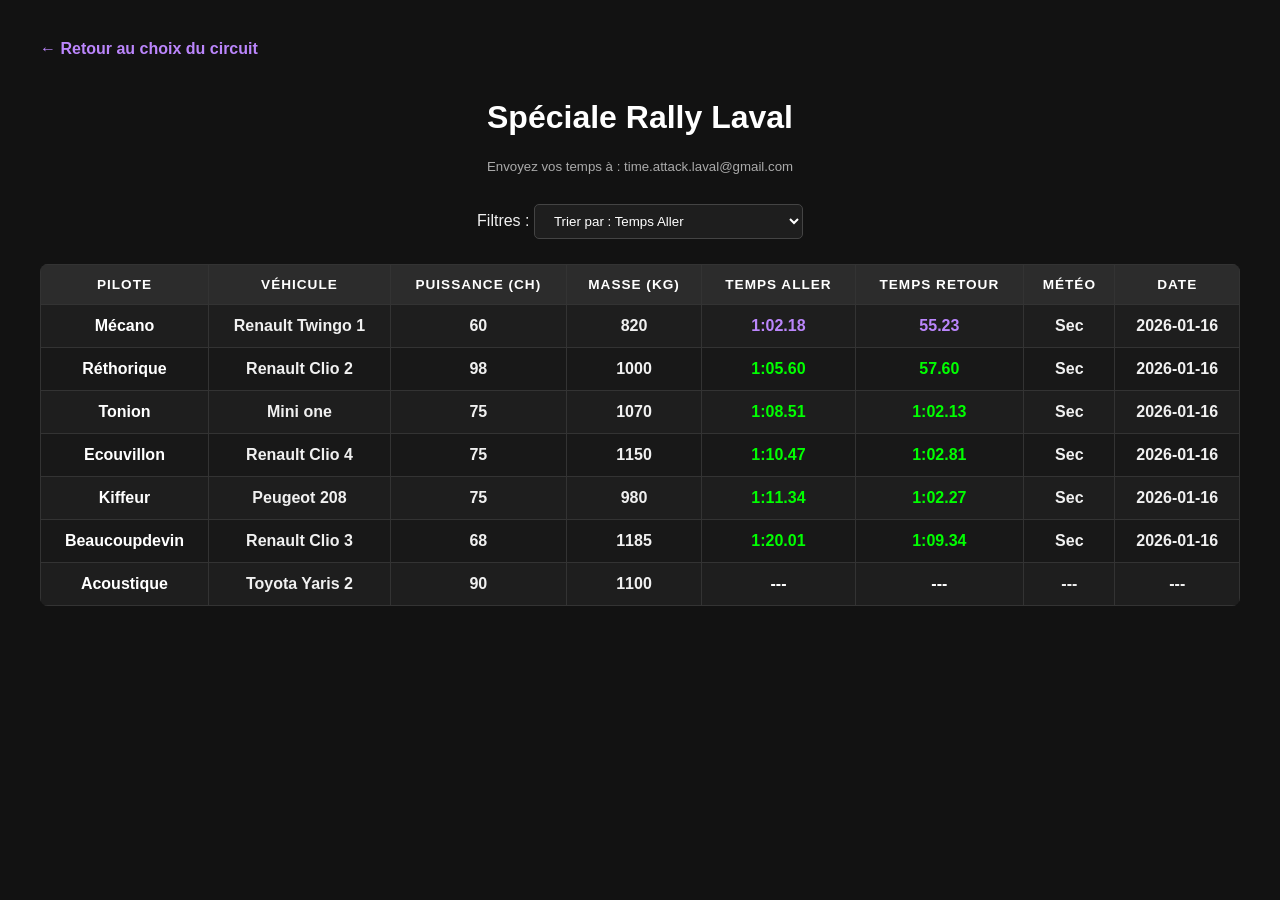
==== speciale.html @ 14a52ac3 "Add files via upload" ====
<!DOCTYPE html>
<html lang="fr">
<head>
    <meta charset="UTF-8">
    <title>Time Attack - Spéciale</title>
    <link rel="stylesheet" href="style.css">
</head>
<body>
    <a href="index.html" class="back-link">← Retour au choix du circuit</a>

    <h1>Spéciale Rally Laval</h1>
    <h5>Envoyez vos temps à : time.attack.laval@gmail.com</h5>

    <div id="filters">
        <label for="categoryFilter">Filtres :</label>
        <select id="categoryFilter">
            <option value="all">Trier par...</option>
        </select>
    </div>

    <table id="timesTable">
        <thead>
            <tr>
                <th>Pilote</th>
                <th>Véhicule</th>
                <th>Puissance (ch)</th>
                <th>Masse (kg)</th>
                <th>Temps Aller</th>
                <th>Temps Retour</th>
                <th>Météo</th>
                <th>Date</th>
            </tr>
        </thead>
        <tbody></tbody>
    </table>

<script>
// --- DONNÉES DE LA SPÉCIALE ---
const TIMES_DATA = [
  {
    pilote: "Réthorique",
    vehicule: "Renault Clio 2",
    puissance: 98,
    masse: 1000,
    tempsAller: "1:05.60",
    tempsRetour: "57.60",
    meteo: "Sec",
    date: "2026-01-16"
  },
  {
    pilote: "Mécano",
    vehicule: "Renault Twingo 1",
    puissance: 60,
    masse: 820,
    tempsAller: "1:02.18",
    tempsRetour: "55.23",
    meteo: "Sec",
    date: "2026-01-16"
  },
  {
    pilote: "Tonion",
    vehicule: "Mini one",
    puissance: 75,
    masse: 1070,
    tempsAller: "1:08.51",
    tempsRetour: "1:02.13",
    meteo: "Sec",
    date: "2026-01-16"
  },
  {
    pilote: "Kiffeur",
    vehicule: "Peugeot 208",
    puissance: 75,
    masse: 980,
    tempsAller: "1:11.34",
    tempsRetour: "1:02.27",
    meteo: "Sec",
    date: "2026-01-16"
  },
  {
    pilote: "Beaucoupdevin",
    vehicule: "Renault Clio 3",
    puissance: 68,
    masse: 1185,
    tempsAller: "1:20.01",
    tempsRetour: "1:09.34",
    meteo: "Sec",
    date: "2026-01-16"
  },
  {
    pilote: "Ecouvillon",
    vehicule: "Renault Clio 4",
    puissance: 75,
    masse: 1150,
    tempsAller: "1:10.47",
    tempsRetour: "1:02.81",
    meteo: "Sec",
    date: "2026-01-16"
  },
  {
    pilote: "Acoustique",
    vehicule: "Toyota Yaris 2",
    puissance: 90,
    masse: 1100,
    tempsAller: "",
    tempsRetour: "", 
    meteo: "",
    date: ""
  }
];
</script>
<script src="app.js"></script>
</body>
</html>
---- style.css ----
body {
    font-family: Arial, sans-serif;
    margin: 40px;
    background-color: #121212; /* Fond noir profond */
    color: #f0f0f0;           /* Texte blanc cassé pour ne pas agresser les yeux */
}

h1 {
    text-align: center;
    margin-bottom: 10px;
    color: #ffffff;
}

h5 {
    text-align: center;
    margin-bottom: 30px;
    color: #aaaaaa; /* Gris plus clair pour l'email */
    font-weight: normal;
}

#filters {
    margin-bottom: 25px;
    text-align: center;
}

/* Style du menu de sélection */
#categoryFilter {
    background-color: #1e1e1e;
    color: white;
    border: 1px solid #444;
    padding: 8px 15px;
    border-radius: 5px;
    cursor: pointer;
}

table {
    width: 100%;
    border-collapse: collapse;
    margin-top: 15px;
    background-color: #1e1e1e; /* Fond du tableau anthracite */
    border-radius: 8px;
    overflow: hidden;
}

th, td {
    border: 1px solid #333; /* Bordures sombres très discrètes */
    padding: 12px;
    text-align: center;
}

th {
    background-color: #2c2c2c; /* En-tête légèrement plus clair */
    color: #ffffff;
    text-transform: uppercase;
    font-size: 0.85rem;
    letter-spacing: 1px;
}

/* Nuances de noir pour les lignes alternées */
tbody tr:nth-child(even) {
    background-color: #181818; 
}

/* Effet au survol d'une ligne */
tbody tr:hover {
    background-color: #333333;
    transition: background-color 0.2s ease;
}

/* Mise en avant des noms de pilotes */
td:first-child {
    font-weight: bold;
    color: #ffffff;
}

/* --- Nouveaux styles pour le menu d'accueil --- */

.menu-container {
    display: flex;
    flex-direction: column;
    align-items: center;
    gap: 20px;
    margin-top: 50px;
}

.circuit-btn {
    display: block;
    width: 80%;
    max-width: 400px;
    padding: 20px;
    background-color: #1e1e1e;
    color: white;
    text-align: center;
    text-decoration: none;
    font-size: 1.5rem;
    font-weight: bold;
    border: 2px solid #333;
    border-radius: 10px;
    transition: all 0.3s ease;
}

.circuit-btn:hover {
    background-color: #333;
    border-color: #bb86fc; /* Bordure violette au survol */
    transform: scale(1.05);
}

.circuit-desc {
    display: block;
    font-size: 0.9rem;
    color: #888;
    margin-top: 5px;
    font-weight: normal;
}

/* Bouton retour en haut des pages circuits */
.back-link {
    display: inline-block;
    margin-bottom: 20px;
    color: #bb86fc;
    text-decoration: none;
    font-weight: bold;
}
.back-link:hover {
    text-decoration: underline;
}
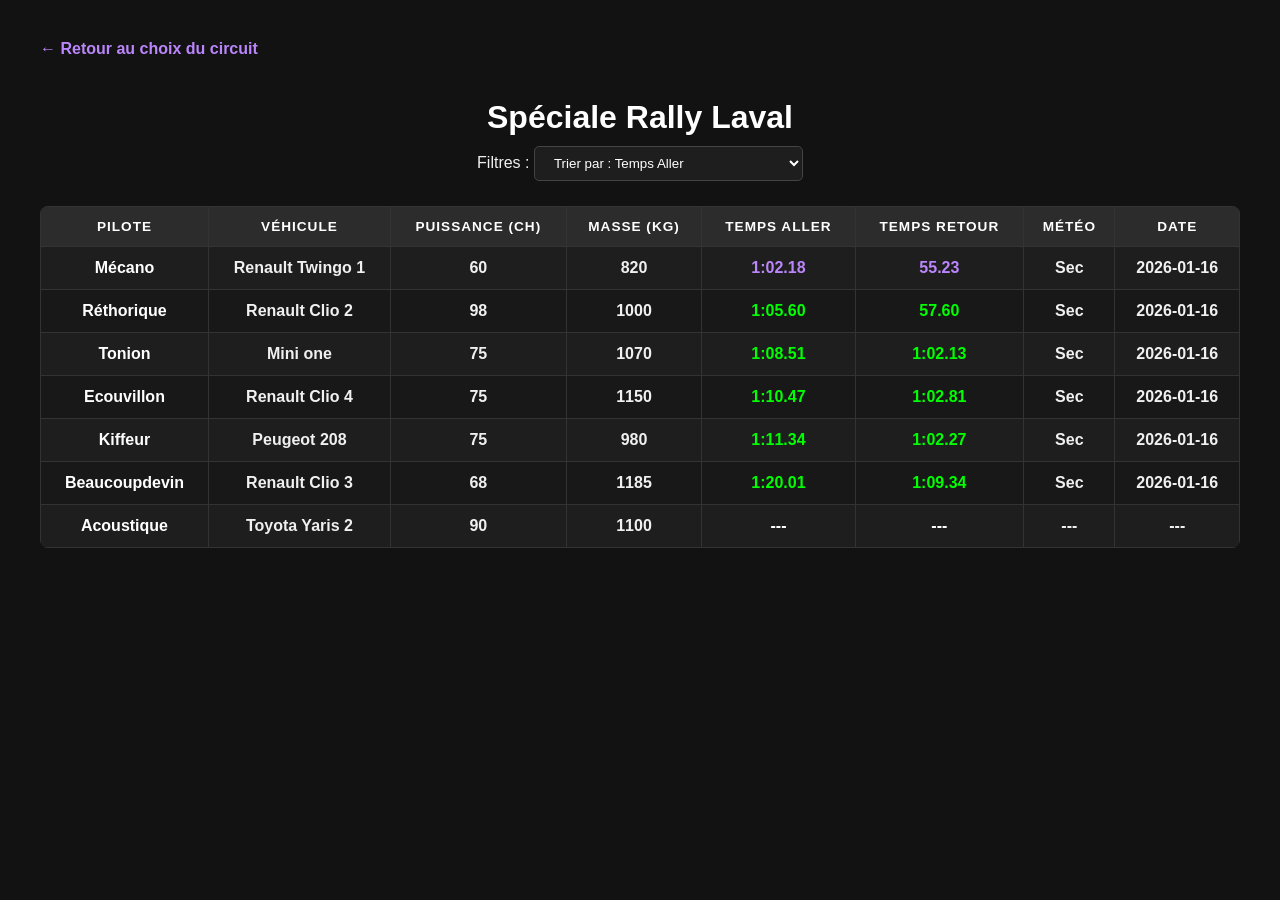
==== commit 75743b23: "Add files via upload" ====
--- a/speciale.html
+++ b/speciale.html
@@ -9,7 +9,6 @@
     <a href="index.html" class="back-link">← Retour au choix du circuit</a>
 
     <h1>Spéciale Rally Laval</h1>
-    <h5>Envoyez vos temps à : time.attack.laval@gmail.com</h5>
 
     <div id="filters">
         <label for="categoryFilter">Filtres :</label>
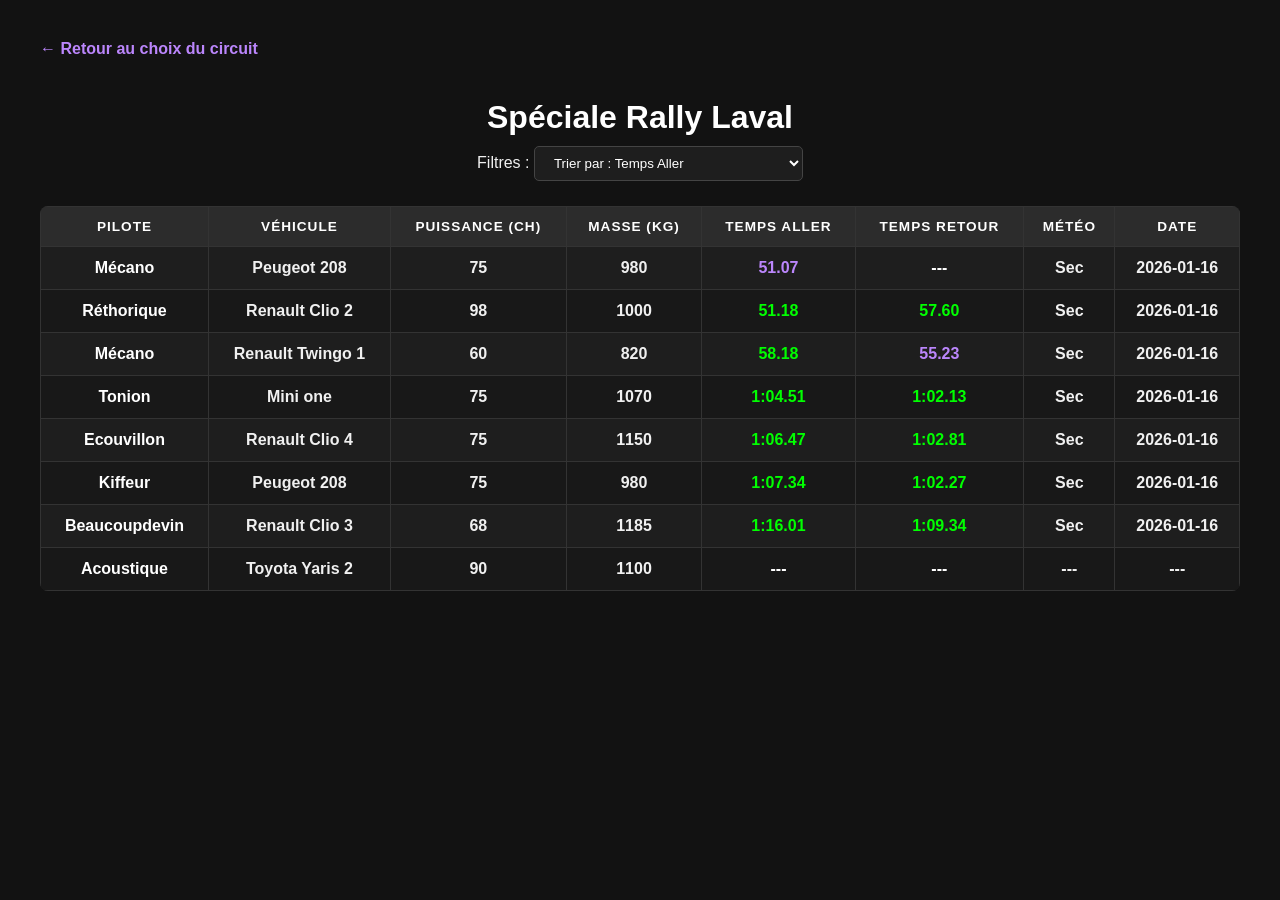
==== commit 50818e7e: "Add files via upload" ====
--- a/speciale.html
+++ b/speciale.html
@@ -41,7 +41,7 @@
     vehicule: "Renault Clio 2",
     puissance: 98,
     masse: 1000,
-    tempsAller: "1:05.60",
+    tempsAller: "51.18",
     tempsRetour: "57.60",
     meteo: "Sec",
     date: "2026-01-16"
@@ -51,8 +51,18 @@
     vehicule: "Renault Twingo 1",
     puissance: 60,
     masse: 820,
-    tempsAller: "1:02.18",
+    tempsAller: "58.18",
     tempsRetour: "55.23",
+    meteo: "Sec",
+    date: "2026-01-16"
+  },
+  {
+    pilote: "Mécano",
+    vehicule: "Peugeot 208",
+    puissance: 75,
+    masse: 980,
+    tempsAller: "51.07",
+    tempsRetour: "",
     meteo: "Sec",
     date: "2026-01-16"
   },
@@ -61,7 +71,7 @@
     vehicule: "Mini one",
     puissance: 75,
     masse: 1070,
-    tempsAller: "1:08.51",
+    tempsAller: "1:04.51",
     tempsRetour: "1:02.13",
     meteo: "Sec",
     date: "2026-01-16"
@@ -71,7 +81,7 @@
     vehicule: "Peugeot 208",
     puissance: 75,
     masse: 980,
-    tempsAller: "1:11.34",
+    tempsAller: "1:07.34",
     tempsRetour: "1:02.27",
     meteo: "Sec",
     date: "2026-01-16"
@@ -81,7 +91,7 @@
     vehicule: "Renault Clio 3",
     puissance: 68,
     masse: 1185,
-    tempsAller: "1:20.01",
+    tempsAller: "1:16.01",
     tempsRetour: "1:09.34",
     meteo: "Sec",
     date: "2026-01-16"
@@ -91,7 +101,7 @@
     vehicule: "Renault Clio 4",
     puissance: 75,
     masse: 1150,
-    tempsAller: "1:10.47",
+    tempsAller: "1:06.47",
     tempsRetour: "1:02.81",
     meteo: "Sec",
     date: "2026-01-16"
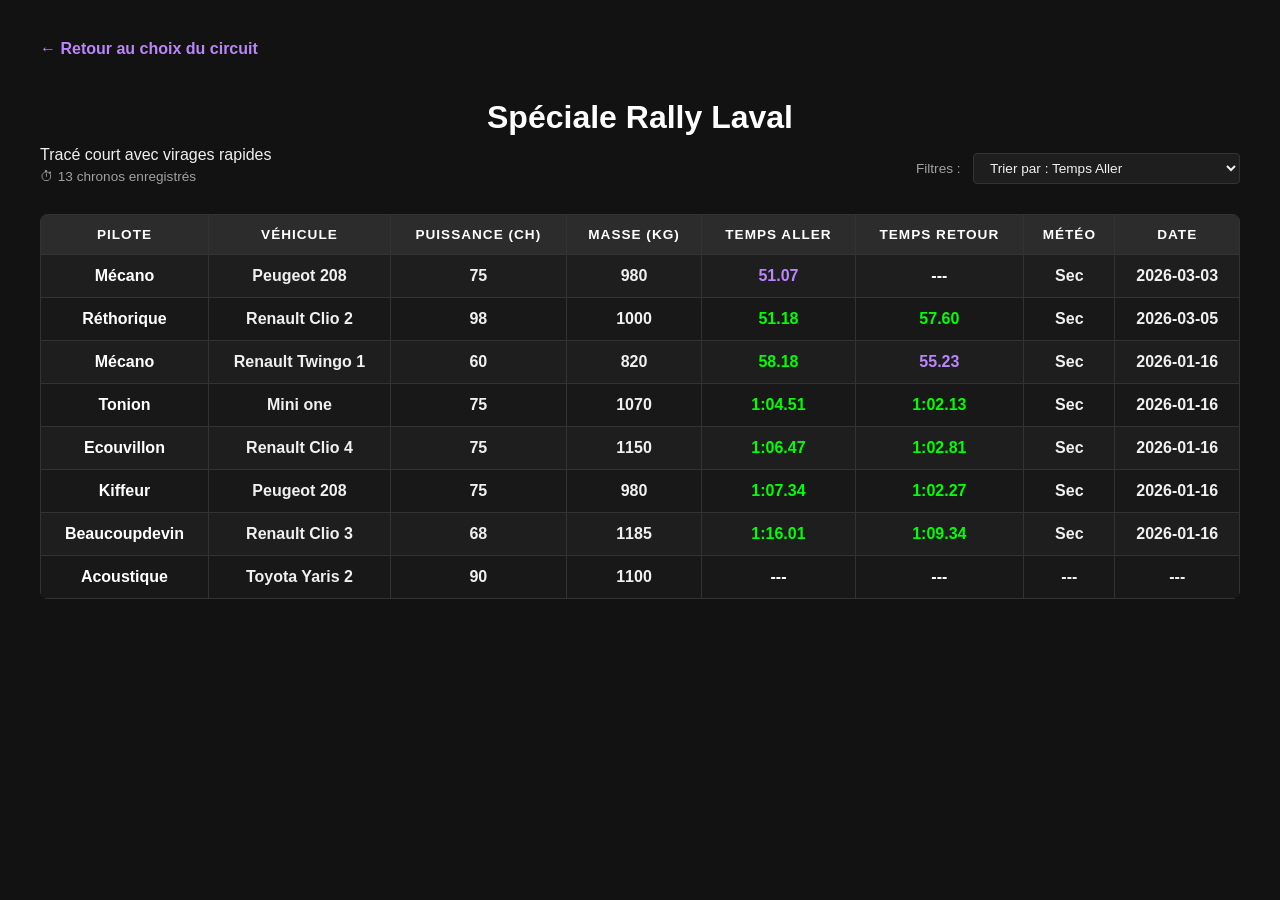
==== commit 473bea23: "Add files via upload" ====
--- a/speciale.html
+++ b/speciale.html
@@ -4,18 +4,28 @@
     <meta charset="UTF-8">
     <title>Time Attack - Spéciale</title>
     <link rel="stylesheet" href="style.css">
+    <link rel="icon" type="image/png" sizes="32x32" href="logo_32x32.png">
+    <link rel="icon" type="image/png" sizes="512x512" href="logo_512x512.png">
 </head>
 <body>
     <a href="index.html" class="back-link">← Retour au choix du circuit</a>
 
     <h1>Spéciale Rally Laval</h1>
 
-    <div id="filters">
-        <label for="categoryFilter">Filtres :</label>
-        <select id="categoryFilter">
-            <option value="all">Trier par...</option>
-        </select>
+    <div class="controls-container" style="display: flex; justify-content: space-between; align-items: flex-end; margin-bottom: 15px;">
+        <div class="track-card">
+            <p style="margin: 0; font-size: 1rem;">Tracé court avec virages rapides</p>
+            <span class="runs" style="color: #a1a1a1; font-size: 0.85rem;">⏱ 13 chronos enregistrés</span>
     </div>
+
+        <div id="filters">
+            <label for="categoryFilter">Filtres :</label>
+            <select id="categoryFilter">
+            </select>
+        </div>
+    </div>
+
+    
 
     <table id="timesTable">
         <thead>
@@ -44,7 +54,7 @@
     tempsAller: "51.18",
     tempsRetour: "57.60",
     meteo: "Sec",
-    date: "2026-01-16"
+    date: "2026-03-05"
   },
   {
     pilote: "Mécano",
@@ -64,7 +74,7 @@
     tempsAller: "51.07",
     tempsRetour: "",
     meteo: "Sec",
-    date: "2026-01-16"
+    date: "2026-03-03"
   },
   {
     pilote: "Tonion",
--- a/style.css
+++ b/style.css
@@ -1,7 +1,7 @@
 body {
     font-family: Arial, sans-serif;
     margin: 40px;
-    background-color: #121212; /* Fond noir profond */
+    background-color: #121212; /* Fond noir profond */ 
     color: #f0f0f0;           /* Texte blanc cassé pour ne pas agresser les yeux */
 }
 
@@ -9,6 +9,36 @@
     text-align: center;
     margin-bottom: 10px;
     color: #ffffff;
+}
+
+.runs {
+    margin-top: 5px;
+    display: block;
+    font-size: 0.9em;
+    color: #a1a1a1;
+}
+
+.best-times {
+    margin: 40px auto;
+    padding: 15px;
+    max-width: 320px;
+    background: #111;
+    border-radius: 10px;
+    border: 1px solid #333;
+    text-align: center;
+}
+
+.best-times h3 {
+    margin-bottom: 15px;
+}
+
+.best-times p {
+    margin: 5px 0;
+    color: #ccc;
+}
+
+.description {
+    margin-bottom: 5px;
 }
 
 h5 {
@@ -23,20 +53,34 @@
     text-align: center;
 }
 
-/* Style du menu de sélection */
+/* Intégration parfaite avec le reste du site */
 #categoryFilter {
-    background-color: #1e1e1e;
-    color: white;
-    border: 1px solid #444;
-    padding: 8px 15px;
-    border-radius: 5px;
+    background-color: #1e1e1e; /* Même fond que tes lignes de tableau */
+    color: #f0f0f0;           /* Même blanc cassé que ton texte */
+    border: 1px solid #333;   /* Même bordure que tes cellules <td> */
+    padding: 6px 12px;
+    border-radius: 4px;
+    font-size: 0.85rem;
     cursor: pointer;
+    outline: none;
+}
+
+#categoryFilter:hover {
+    background-color: #2c2c2c; /* Même gris que tes en-têtes <th> au survol */
+    border-color: #444;
+}
+
+/* On harmonise le label pour qu'il soit discret */
+#filters label {
+    font-size: 0.85rem;
+    color: #a1a1a1; /* Même gris que tes chronos enregistrés */
+    margin-right: 8px;
 }
 
 table {
     width: 100%;
     border-collapse: collapse;
-    margin-top: 15px;
+    margin-top: 30px;
     background-color: #1e1e1e; /* Fond du tableau anthracite */
     border-radius: 8px;
     overflow: hidden;
@@ -123,4 +167,26 @@
 }
 .back-link:hover {
     text-decoration: underline;
+}
+
+/* Nouveau conteneur pour aligner description et filtres */
+.controls-container {
+    display: flex;
+    justify-content: space-between; /* Écarte les éléments aux deux extrémités */
+    align-items: center;           /* Aligne verticalement au centre */
+    margin-bottom: 20px;
+    flex-wrap: wrap;               /* Permet de revenir à la ligne sur petit téléphone */
+    gap: 15px;
+}
+
+/* On réinitialise les marges par défaut pour éviter les décalages */
+.controls-container #filters, 
+.controls-container .track-card {
+    margin: 0;
+    text-align: left; /* Aligne le texte à gauche pour le bloc de gauche */
+}
+
+/* On s'assure que les filtres ne sont pas centrés quand ils sont dans ce conteneur */
+.controls-container #filters {
+    text-align: right;
 }
